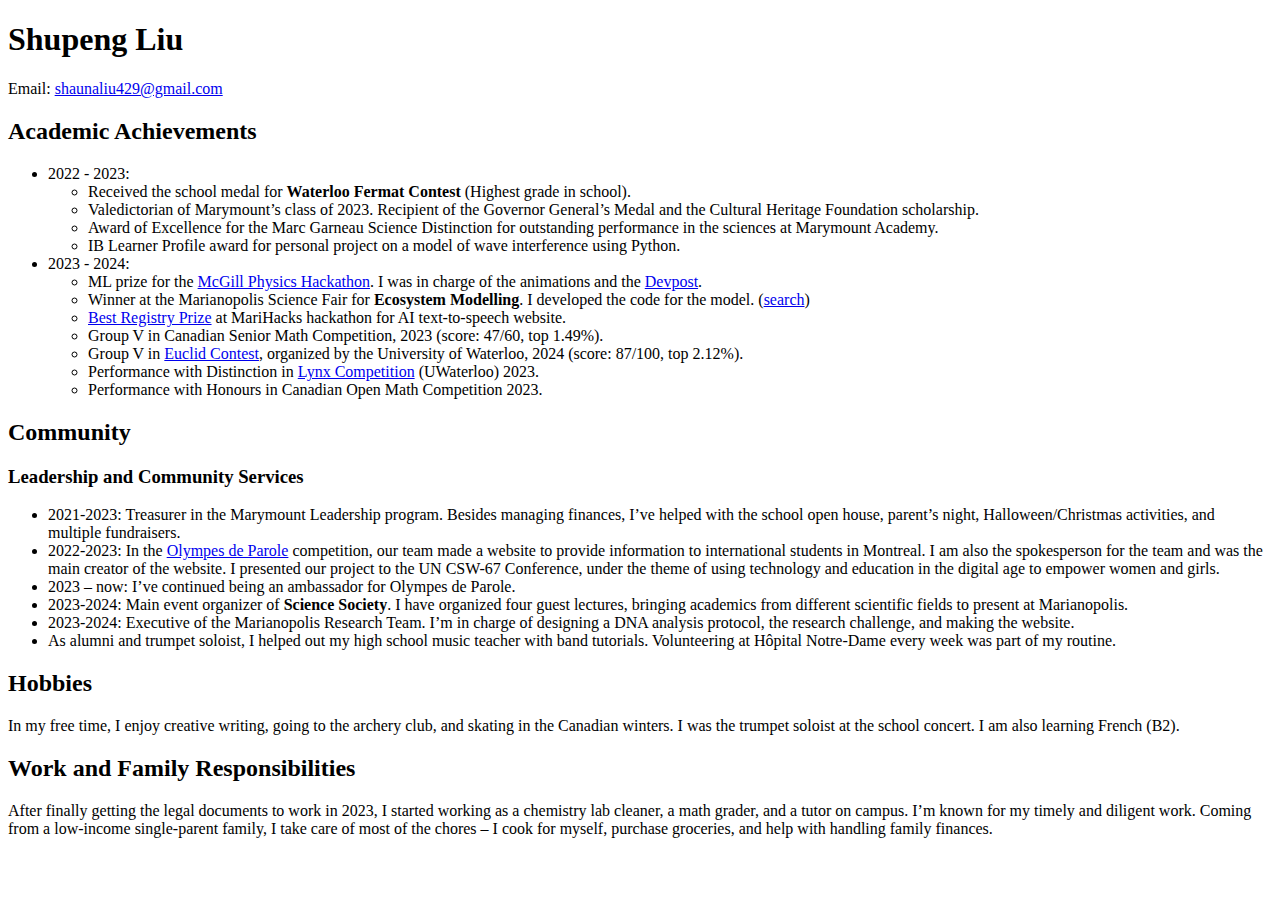
==== index.html @ 53a8039b "Create index.html" ====
<!DOCTYPE html>
<html lang="en">
<head>
    <meta charset="UTF-8">
    <meta name="viewport" content="width=device-width, initial-scale=1.0">
    <title>Shupeng Liu</title>
</head>
<body>
    <h1>Shupeng Liu</h1>
    <p>Email: <a href="mailto:shaunaliu429@gmail.com">shaunaliu429@gmail.com</a></p>

    <h2>Academic Achievements</h2>
    <ul>
        <li>2022 - 2023:
            <ul>
                <li>Received the school medal for <strong>Waterloo Fermat Contest</strong> (Highest grade in school).</li>
                <li>Valedictorian of Marymount’s class of 2023. Recipient of the Governor General’s Medal and the Cultural Heritage Foundation scholarship.</li>
                <li>Award of Excellence for the Marc Garneau Science Distinction for outstanding performance in the sciences at Marymount Academy.</li>
                <li>IB Learner Profile award for personal project on a model of wave interference using Python.</li>
            </ul>
        </li>
        <li>2023 - 2024:
            <ul>
                <li>ML prize for the <a href="https://mcgillphysicshackathon.com" target="_blank">McGill Physics Hackathon</a>. I was in charge of the animations and the <a href="https://devpost.com" target="_blank">Devpost</a>.</li>
                <li>Winner at the Marianopolis Science Fair for <strong>Ecosystem Modelling</strong>. I developed the code for the model. (<a href="https://google.com" target="_blank">search</a>)</li>
                <li><a href="https://marihacks.com" target="_blank">Best Registry Prize</a> at MariHacks hackathon for AI text-to-speech website.</li>
                <li>Group V in Canadian Senior Math Competition, 2023 (score: 47/60, top 1.49%).</li>
                <li>Group V in <a href="https://cemc.uwaterloo.ca/contests/past_contests.html" target="_blank">Euclid Contest</a>, organized by the University of Waterloo, 2024 (score: 87/100, top 2.12%).</li>
                <li>Performance with Distinction in <a href="https://cemc.uwaterloo.ca/contests/past_contests.html" target="_blank">Lynx Competition</a> (UWaterloo) 2023.</li>
                <li>Performance with Honours in Canadian Open Math Competition 2023.</li>
            </ul>
        </li>
    </ul>

    <h2>Community</h2>
    <h3>Leadership and Community Services</h3>
    <ul>
        <li>2021-2023: Treasurer in the Marymount Leadership program. Besides managing finances, I’ve helped with the school open house, parent’s night, Halloween/Christmas activities, and multiple fundraisers.</li>
        <li>2022-2023: In the <a href="https://www.unwomen.org/en/csw" target="_blank">Olympes de Parole</a> competition, our team made a website to provide information to international students in Montreal. I am also the spokesperson for the team and was the main creator of the website. I presented our project to the UN CSW-67 Conference, under the theme of using technology and education in the digital age to empower women and girls.</li>
        <li>2023 – now: I’ve continued being an ambassador for Olympes de Parole.</li>
        <li>2023-2024: Main event organizer of <strong>Science Society</strong>. I have organized four guest lectures, bringing academics from different scientific fields to present at Marianopolis.</li>
        <li>2023-2024: Executive of the Marianopolis Research Team. I’m in charge of designing a DNA analysis protocol, the research challenge, and making the website.</li>
        <li>As alumni and trumpet soloist, I helped out my high school music teacher with band tutorials. Volunteering at Hôpital Notre-Dame every week was part of my routine.</li>
    </ul>

    <h2>Hobbies</h2>
    <p>In my free time, I enjoy creative writing, going to the archery club, and skating in the Canadian winters. I was the trumpet soloist at the school concert. I am also learning French (B2).</p>

    <h2>Work and Family Responsibilities</h2>
    <p>After finally getting the legal documents to work in 2023, I started working as a chemistry lab cleaner, a math grader, and a tutor on campus. I’m known for my timely and diligent work. Coming from a low-income single-parent family, I take care of most of the chores – I cook for myself, purchase groceries, and help with handling family finances.</p>
</body>
</html>
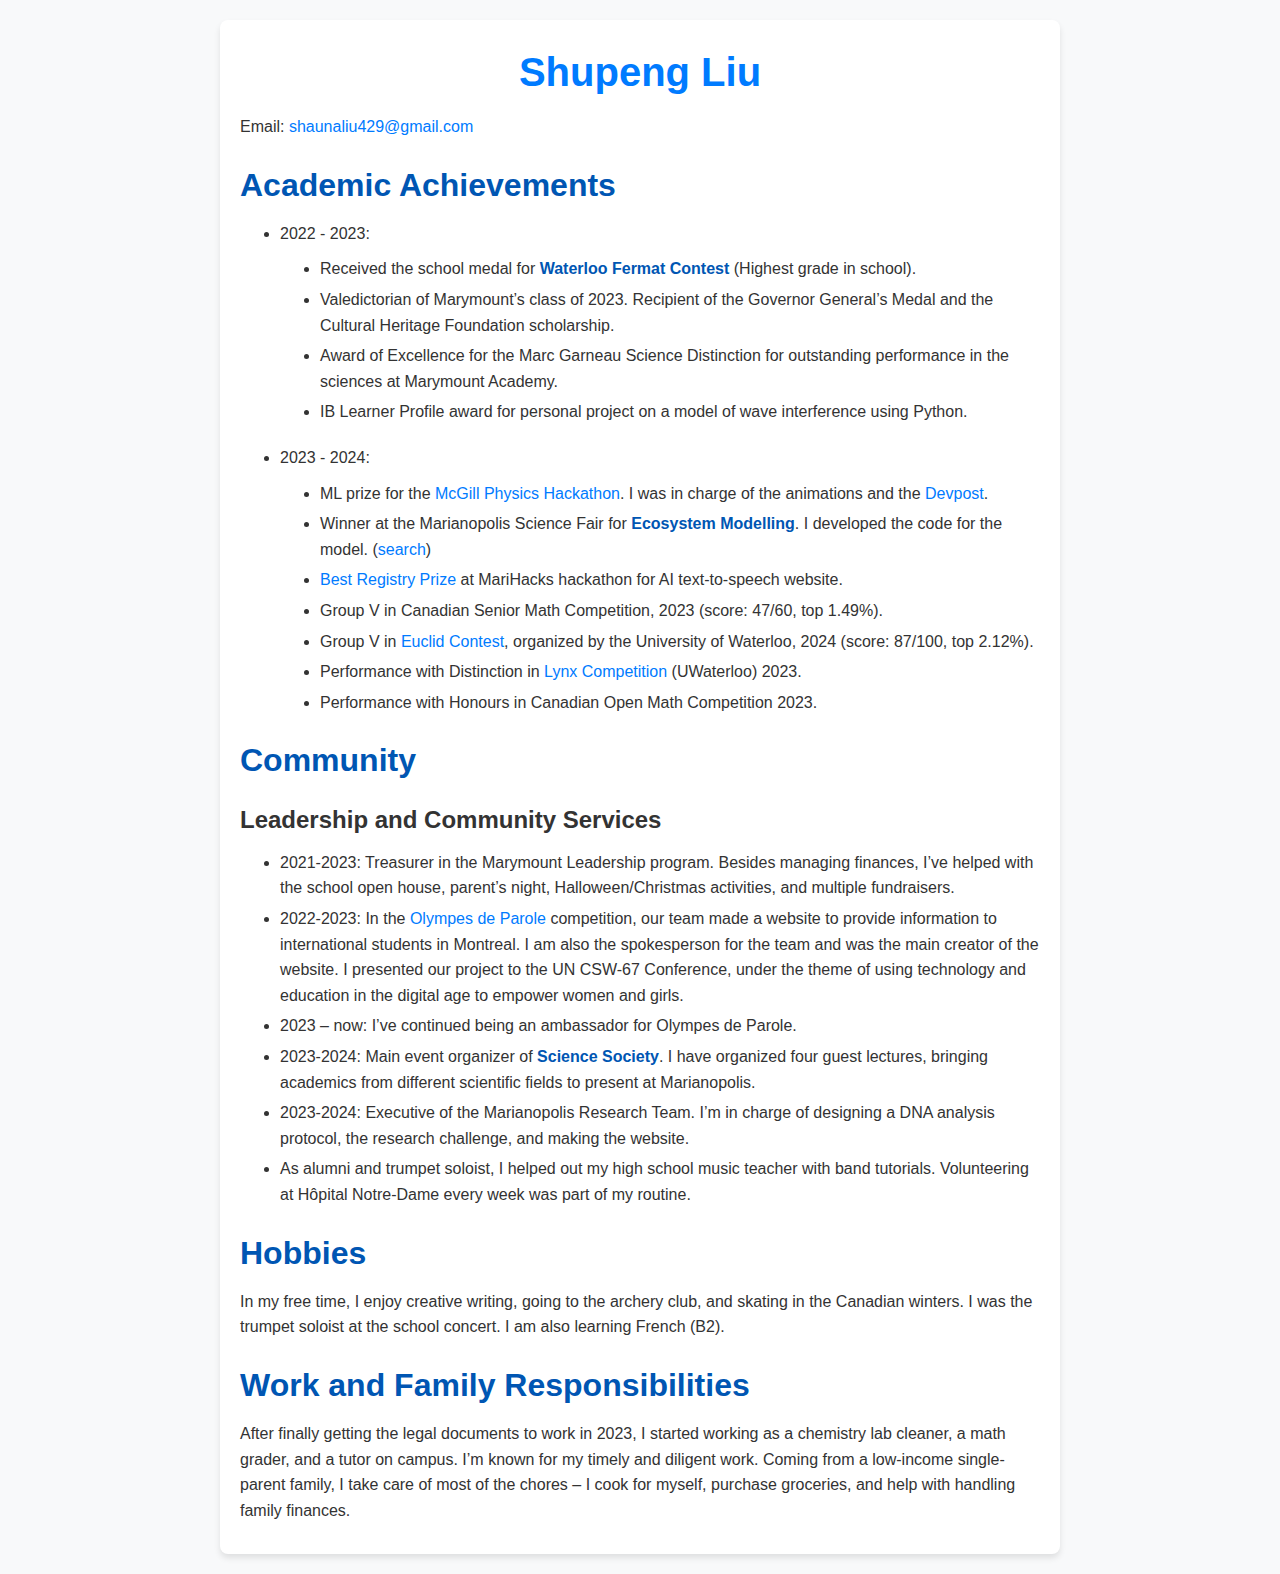
==== commit 0698ba1a: "Update index.html" ====
--- a/index.html
+++ b/index.html
@@ -4,8 +4,11 @@
     <meta charset="UTF-8">
     <meta name="viewport" content="width=device-width, initial-scale=1.0">
     <title>Shupeng Liu</title>
+    <link rel="stylesheet" href="style.css">
+
 </head>
 <body>
+    <div class="container">
     <h1>Shupeng Liu</h1>
     <p>Email: <a href="mailto:shaunaliu429@gmail.com">shaunaliu429@gmail.com</a></p>
 
@@ -48,5 +51,6 @@
 
     <h2>Work and Family Responsibilities</h2>
     <p>After finally getting the legal documents to work in 2023, I started working as a chemistry lab cleaner, a math grader, and a tutor on campus. I’m known for my timely and diligent work. Coming from a low-income single-parent family, I take care of most of the chores – I cook for myself, purchase groceries, and help with handling family finances.</p>
+    </div>
 </body>
 </html>
--- a/style.css
+++ b/style.css
@@ -0,0 +1,86 @@
+/* General Reset */
+body, h1, h2, h3, p, ul, li, a {
+    margin: 0;
+    padding: 0;
+    box-sizing: border-box;
+}
+
+/* Body Styling */
+body {
+    font-family: Arial, sans-serif;
+    background-color: #f8f9fa;
+    color: #333;
+    line-height: 1.6;
+    margin: 0;
+    padding: 20px;
+}
+
+/* Header Styling */
+h1 {
+    font-size: 2.5rem;
+    color: #007bff;
+    text-align: center;
+    margin-bottom: 10px;
+}
+
+h2 {
+    font-size: 2rem;
+    color: #0056b3;
+    margin: 20px 0 10px;
+}
+
+h3 {
+    font-size: 1.5rem;
+    color: #333;
+    margin: 15px 0 10px;
+}
+
+/* Links */
+a {
+    color: #007bff;
+    text-decoration: none;
+}
+
+a:hover {
+    text-decoration: underline;
+}
+
+/* Paragraphs */
+p {
+    margin: 10px 0;
+}
+
+/* Lists */
+ul {
+    margin: 10px 0 20px 20px;
+    padding-left: 20px;
+}
+
+li {
+    margin: 5px 0;
+    list-style: disc;
+}
+
+/* Highlight important elements */
+strong {
+    color: #0056b3;
+    font-weight: bold;
+}
+
+/* Container */
+.container {
+    max-width: 800px;
+    margin: 0 auto;
+    background: #ffffff;
+    padding: 20px;
+    border-radius: 8px;
+    box-shadow: 0 4px 6px rgba(0, 0, 0, 0.1);
+}
+
+/* Footer */
+footer {
+    text-align: center;
+    margin-top: 20px;
+    font-size: 0.9rem;
+    color: #666;
+}
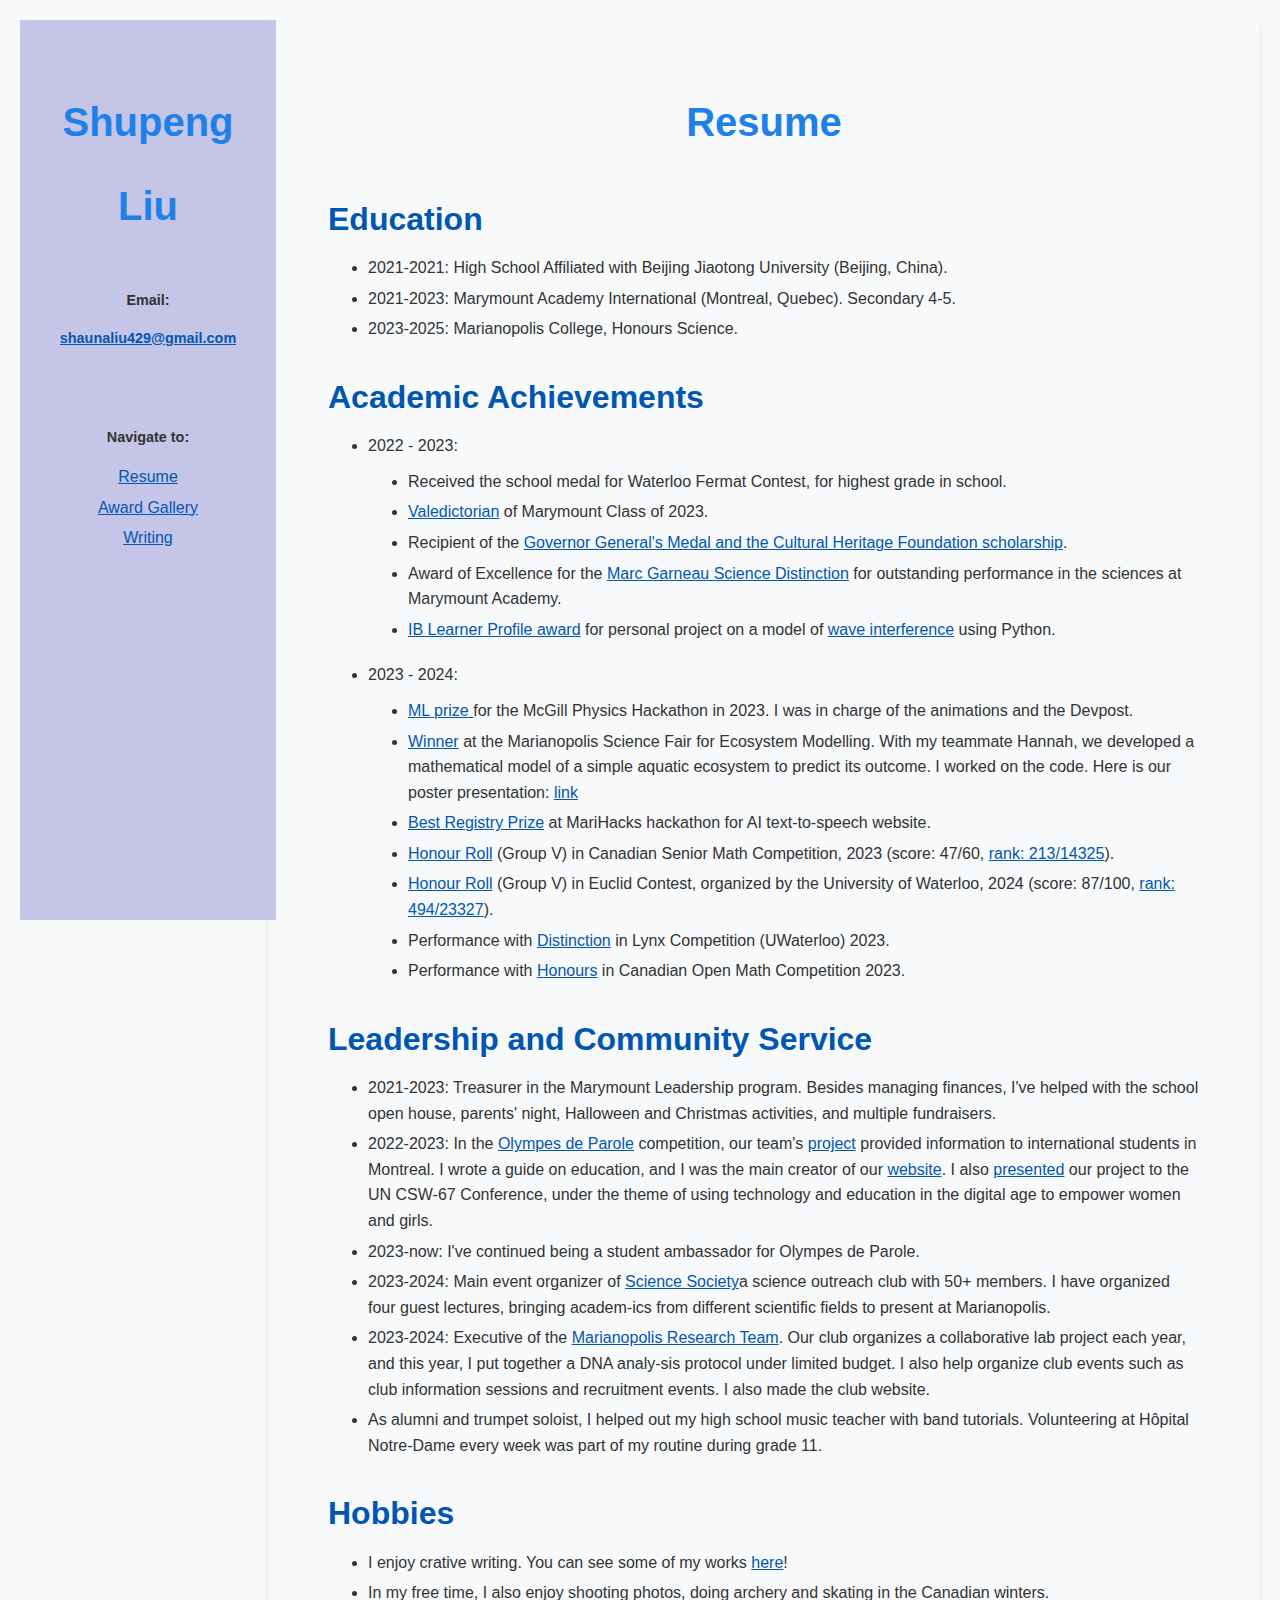
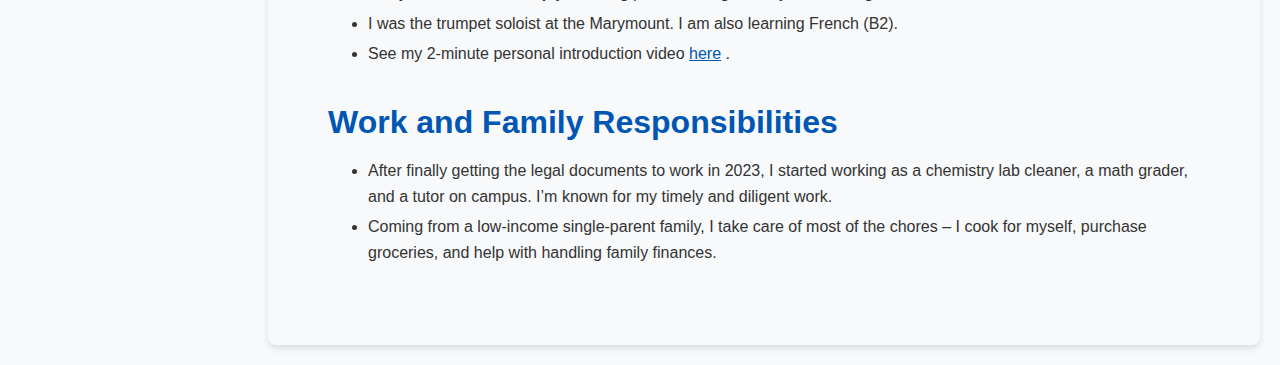
==== commit 487440b7: "links added" ====
--- a/index.html
+++ b/index.html
@@ -8,49 +8,104 @@
 
 </head>
 <body>
-    <div class="container">
-    <h1>Shupeng Liu</h1>
-    <p>Email: <a href="mailto:shaunaliu429@gmail.com">shaunaliu429@gmail.com</a></p>
+<div class="container">
+    <div class="sidenav">
 
-    <h2>Academic Achievements</h2>
-    <ul>
-        <li>2022 - 2023:
+            <h1>Shupeng</h1>
+            <h1> Liu</h1>
+            <br>
+            <h5>Email:</h5>
+            <h5><a href="mailto:shaunaliu429@gmail.com">shaunaliu429@gmail.com</a></h5>
+            <br>
+            <br>
+            <h5>Navigate to:</h5>
+        <ul class="navbar">
+            <li><a href="index.html">Resume</a></li>
+            <li><a href="award-gallery.html">Award Gallery</a></li>
+            <li><a href="creative-writings.html">Writing</a></li>
+        </ul>
+
+    </div>
+      
+
+
+
+    <div class="main">
+        <h1>Resume</h1>
+
+
+        <h2>Education</h2>
+        <ul>
+            <li>2021-2021: High School Affiliated with Beijing Jiaotong University (Beijing, China). </li>
+            <li>2021-2023: Marymount Academy International (Montreal, Quebec). Secondary 4-5.</li>
+            <li>2023-2025: Marianopolis College, Honours Science.</li>
+        </ul>
+    
+
+        <section id="academic-achievements">
+            <h2>Academic Achievements</h2>
             <ul>
-                <li>Received the school medal for <strong>Waterloo Fermat Contest</strong> (Highest grade in school).</li>
-                <li>Valedictorian of Marymount’s class of 2023. Recipient of the Governor General’s Medal and the Cultural Heritage Foundation scholarship.</li>
-                <li>Award of Excellence for the Marc Garneau Science Distinction for outstanding performance in the sciences at Marymount Academy.</li>
-                <li>IB Learner Profile award for personal project on a model of wave interference using Python.</li>
+                <li>2022 - 2023:
+                    <ul>
+                        <li>Received the school medal for Waterloo Fermat Contest, for highest grade in school.</li>
+                        <li> <a href="award-gallery.html#mary1">Valedictorian</a> of Marymount Class of 2023.</li>
+                        <li> Recipient of the <a href="award-gallery.html#mary2">Governor General's Medal and the Cultural Heritage Foundation scholarship</a>.</li>
+                        <li>Award of Excellence for the <a href="award-gallery.html#mary3">Marc Garneau Science Distinction</a> for outstanding performance in the sciences at Marymount Academy.</li>
+                        <li><a href="award-gallery.html#mary4">IB Learner Profile award</a> for personal project on a model of <a href="award-gallery.html#mary5">wave interference</a> using Python.</li>
+                    </ul>
+                </li>
+                <li>2023 - 2024:
+                    <ul>
+                        <li><a href="https://devpost.com/software/quandom">ML prize </a> for the McGill Physics Hackathon in 2023. I was in charge of the animations and the Devpost.</li>
+                        <li><a href="https://web.archive.org/web/20240416202630/https:/www.bemarianopolis.ca/marianopolis-students-advance-to-montreal-regional-science-and-technology-fair/">Winner</a> at the Marianopolis Science Fair for Ecosystem Modelling. 
+                            With my teammate Hannah, we developed a mathematical model of a simple aquatic ecosystem to predict its outcome. I worked on the code.
+                            Here is our poster presentation: <a href = "https://marianopolis-my.sharepoint.com/:p:/p/2332479/ET-YWZQGZ5xIgb9HKdxSm4IBDctvbU1dbifk4JDuv2kcHg?e=gmzXeK">link</a> 
+                        </li>
+                        <li><a href="https://devpost.com/software/nextts">Best Registry Prize</a> at MariHacks hackathon for AI text-to-speech website.</li>
+                        <li><a href="award-gallery.html#mapo1">Honour Roll</a> (Group V) in Canadian Senior Math Competition, 2023 (score: 47/60, <a href="https://cemc.uwaterloo.ca/sites/default/files/documents/2023/2023CxMCResults.pdf">rank: 213/14325</a>).</li>
+                        <li><a href="award-gallery.html#mapo2">Honour Roll</a> (Group V) in Euclid Contest, organized by the University of Waterloo, 2024 (score: 87/100, <a href="https://cemc.uwaterloo.ca/sites/default/files/documents/2024/2024EuclidResults.pdf">rank: 494/23327</a>).</li>
+                        <li>Performance with <a href="award-gallery.html#mapo2">Distinction</a> in Lynx Competition (UWaterloo) 2023.</li>
+                        <li>Performance with <a href="award-gallery.html/#mapo2">Honours</a> in Canadian Open Math Competition 2023.</li>
+                    </ul>
+                </li>
             </ul>
-        </li>
-        <li>2023 - 2024:
+        </section>
+
+        <section id="leadership-community">
+            <h2>Leadership and Community Service</h2>
             <ul>
-                <li>ML prize for the <a href="https://mcgillphysicshackathon.com" target="_blank">McGill Physics Hackathon</a>. I was in charge of the animations and the <a href="https://devpost.com" target="_blank">Devpost</a>.</li>
-                <li>Winner at the Marianopolis Science Fair for <strong>Ecosystem Modelling</strong>. I developed the code for the model. (<a href="https://google.com" target="_blank">search</a>)</li>
-                <li><a href="https://marihacks.com" target="_blank">Best Registry Prize</a> at MariHacks hackathon for AI text-to-speech website.</li>
-                <li>Group V in Canadian Senior Math Competition, 2023 (score: 47/60, top 1.49%).</li>
-                <li>Group V in <a href="https://cemc.uwaterloo.ca/contests/past_contests.html" target="_blank">Euclid Contest</a>, organized by the University of Waterloo, 2024 (score: 87/100, top 2.12%).</li>
-                <li>Performance with Distinction in <a href="https://cemc.uwaterloo.ca/contests/past_contests.html" target="_blank">Lynx Competition</a> (UWaterloo) 2023.</li>
-                <li>Performance with Honours in Canadian Open Math Competition 2023.</li>
+                <li>2021-2023: Treasurer in the Marymount Leadership program. Besides managing finances, I've helped with the school open house, parents' night, Halloween and Christmas activities, and multiple fundraisers.</li>
+                <li>2022-2023: In the <a href="https://www.olympesdelaparolecanada.ca/">Olympes de Parole</a> competition, our team's <a href="https://www.youtube.com/watch?v=O8QsqITRyfw&t=3s">project</a>  
+                    provided information to international students in Montreal. I wrote a guide on education, and I was the main creator of our <a href="https://survivalguidemtl.wixsite.com/survival-guide">website</a>.
+                    I also <a href="https://www.youtube.com/watch?v=8ZsOIt6LgfA&t=484s">presented</a>  our project to the UN CSW-67 Conference,
+                    under the theme of using technology and education in the digital age to empower women and girls.</li>
+                <li>2023-now: I've continued being a student ambassador for Olympes de Parole.</li>
+                <li>2023-2024: Main event organizer of <a href="https://www.instagram.com/sciencesociety.marianopolis/">Science Society</a>a science outreach club with 50+ members.  
+                    I have organized four guest lectures, bringing academ-ics from different scientific fields to present at Marianopolis.</li>
+                <li>2023-2024: Executive of the <a href="https://marianopolis-research-team.github.io/"> Marianopolis Research Team</a>. Our club organizes a collaborative lab project each year, and this year, I put together a DNA analy-sis protocol under limited budget. 
+                    I also help organize club events such as club information sessions and recruitment events. I also made the club website.</li>
+                <li>As alumni and trumpet soloist, I helped out my high school music teacher with band tutorials. Volunteering at Hôpital Notre-Dame every week was part of my routine during grade 11.</li>
+                </ul>
+        </section>
+
+        <section id="hobbies">
+            <h2>Hobbies</h2>
+            <ul>
+                <li>I enjoy crative writing. You can see some of my works <a href="creative-writings.html">here</a>!</li>
+                <li>In my free time, I also enjoy shooting photos, doing archery and skating in the Canadian winters.</li>
+                <li>I was the trumpet soloist at the Marymount. I am also learning French (B2).</li>
+                <li>See my 2-minute personal introduction video <a href="assets/brown-video-introduction.mp4" target="_blank">here</a> . </li>
             </ul>
-        </li>
-    </ul>
 
-    <h2>Community</h2>
-    <h3>Leadership and Community Services</h3>
-    <ul>
-        <li>2021-2023: Treasurer in the Marymount Leadership program. Besides managing finances, I’ve helped with the school open house, parent’s night, Halloween/Christmas activities, and multiple fundraisers.</li>
-        <li>2022-2023: In the <a href="https://www.unwomen.org/en/csw" target="_blank">Olympes de Parole</a> competition, our team made a website to provide information to international students in Montreal. I am also the spokesperson for the team and was the main creator of the website. I presented our project to the UN CSW-67 Conference, under the theme of using technology and education in the digital age to empower women and girls.</li>
-        <li>2023 – now: I’ve continued being an ambassador for Olympes de Parole.</li>
-        <li>2023-2024: Main event organizer of <strong>Science Society</strong>. I have organized four guest lectures, bringing academics from different scientific fields to present at Marianopolis.</li>
-        <li>2023-2024: Executive of the Marianopolis Research Team. I’m in charge of designing a DNA analysis protocol, the research challenge, and making the website.</li>
-        <li>As alumni and trumpet soloist, I helped out my high school music teacher with band tutorials. Volunteering at Hôpital Notre-Dame every week was part of my routine.</li>
-    </ul>
+            <h2>Work and Family Responsibilities</h2>
+            <ul>
+                <li>After finally getting the legal documents to work in 2023, I started working as a chemistry lab cleaner, a math grader, and a tutor on campus. I’m known for my timely and diligent work.</li>
+                <li>Coming from a low-income single-parent family, I take care of most of the chores – I cook for myself, purchase groceries, and help with handling family finances.</li>
+            </ul>
+        </section>
 
-    <h2>Hobbies</h2>
-    <p>In my free time, I enjoy creative writing, going to the archery club, and skating in the Canadian winters. I was the trumpet soloist at the school concert. I am also learning French (B2).</p>
 
-    <h2>Work and Family Responsibilities</h2>
-    <p>After finally getting the legal documents to work in 2023, I started working as a chemistry lab cleaner, a math grader, and a tutor on campus. I’m known for my timely and diligent work. Coming from a low-income single-parent family, I take care of most of the chores – I cook for myself, purchase groceries, and help with handling family finances.</p>
     </div>
+</div>
 </body>
 </html>
--- a/style.css
+++ b/style.css
@@ -18,15 +18,18 @@
 /* Header Styling */
 h1 {
     font-size: 2.5rem;
-    color: #007bff;
+    color: #1e80e9;
     text-align: center;
     margin-bottom: 10px;
+    line-height: 1.6;
+    margin: 0;
+    padding: 10px;
 }
 
 h2 {
     font-size: 2rem;
     color: #0056b3;
-    margin: 20px 0 10px;
+    margin: 30px 0 10px;
 }
 
 h3 {
@@ -35,10 +38,17 @@
     margin: 15px 0 10px;
 }
 
+h5 {
+    font-size: 0.9rem;
+    color: #333;
+    margin: 15px 0 10px;
+    text-align:center;
+}
+
 /* Links */
 a {
-    color: #007bff;
-    text-decoration: none;
+    color: #0157b3;
+    text-decoration: underline;
 }
 
 a:hover {
@@ -53,6 +63,7 @@
 /* Lists */
 ul {
     margin: 10px 0 20px 20px;
+    list-style-type: disc;
     padding-left: 20px;
 }
 
@@ -63,16 +74,60 @@
 
 /* Highlight important elements */
 strong {
-    color: #0056b3;
+
     font-weight: bold;
 }
 
-/* Container */
+/* Container for sidenav and main */
 .container {
-    max-width: 800px;
-    margin: 0 auto;
-    background: #ffffff;
-    padding: 20px;
+    display: flex;
+    width: 100%;
+    min-height: 100vh; /* Ensure it takes the full viewport height*/
+    box-sizing: border-box; /*Include padding in width calculations*/
+}
+
+
+/* The side navigation menu */
+.sidenav {
+    position: fixed;
+    width: 20%;
+    height: 100%;
+    background-color:rgb(197, 197, 232);
+    overflow-x: hidden;
+    padding-top: 60px;
+    box-sizing: border-box;
+
+  }
+ul.navbar {
+    list-style-type: none;
+    margin:0;
+    padding: 0;
+    width: 100%;
+    text-align: center;   /*whyyyy */
+    overflow-x: hidden;
+  }
+  
+  li a.navbar {
+    display: block;
+    padding: 8px 16px;
+    text-decoration: none;
+
+  }
+  
+  /* Change the link color on hover */
+  li a:hover.navbar {
+    background-color: #555;
+    color: white;
+  }
+
+
+
+/* Main Content */
+.main {
+    margin-left: 20%; /* Match the width of the sidebar */
+    box-sizing: border-box;
+
+    padding: 60px;
     border-radius: 8px;
     box-shadow: 0 4px 6px rgba(0, 0, 0, 0.1);
 }
@@ -84,3 +139,67 @@
     font-size: 0.9rem;
     color: #666;
 }
+
+
+
+
+
+/*Display image on hover -- test*/
+
+/* .hide {
+    display: none;
+  }
+.img-hover:hover + .hide {
+    display: block;
+    /* color: red; */
+
+  /* The HTML would be;
+  <li>Valedictorian of Marymount class of 2023. Recipient of the Governor General's Medal and the Cultural Heritage Foundation scholarship.</li>
+  <li class="hide"><img src="assets/valedictorian-award.png"><img src="assets/governor-general-medal.png"></li> */
+
+
+
+
+/* Academic Achievement's Photo Gallery */
+
+.gallery-container {
+    /* Optional: Define a max width for the container */
+    max-width: 960px;
+    margin: 0 auto; /* Center the container */
+    padding: 10px;
+    /* Apply clearfix to handle floated children */
+    overflow: hidden; /* Simple clearfix method */
+}
+
+
+  div.gallery {
+    margin: 5px;
+    border: 1px solid #ccc;
+    float: left;
+    width: 180px;
+  }
+  
+  div.gallery:hover {
+    border: 1px solid #777;
+  }
+  
+  div.gallery img {
+    width: 100%;
+    height: auto;
+  }
+
+.go-back-container{
+    text-align:center;
+}
+
+.go-back{
+    margin:auto;
+    background-color: #41a4e6;
+    font-size: 18px;
+}
+
+.go-back:hover{
+    margin:auto;
+    background-color: #41a4e6;
+    font-size: 20px;
+}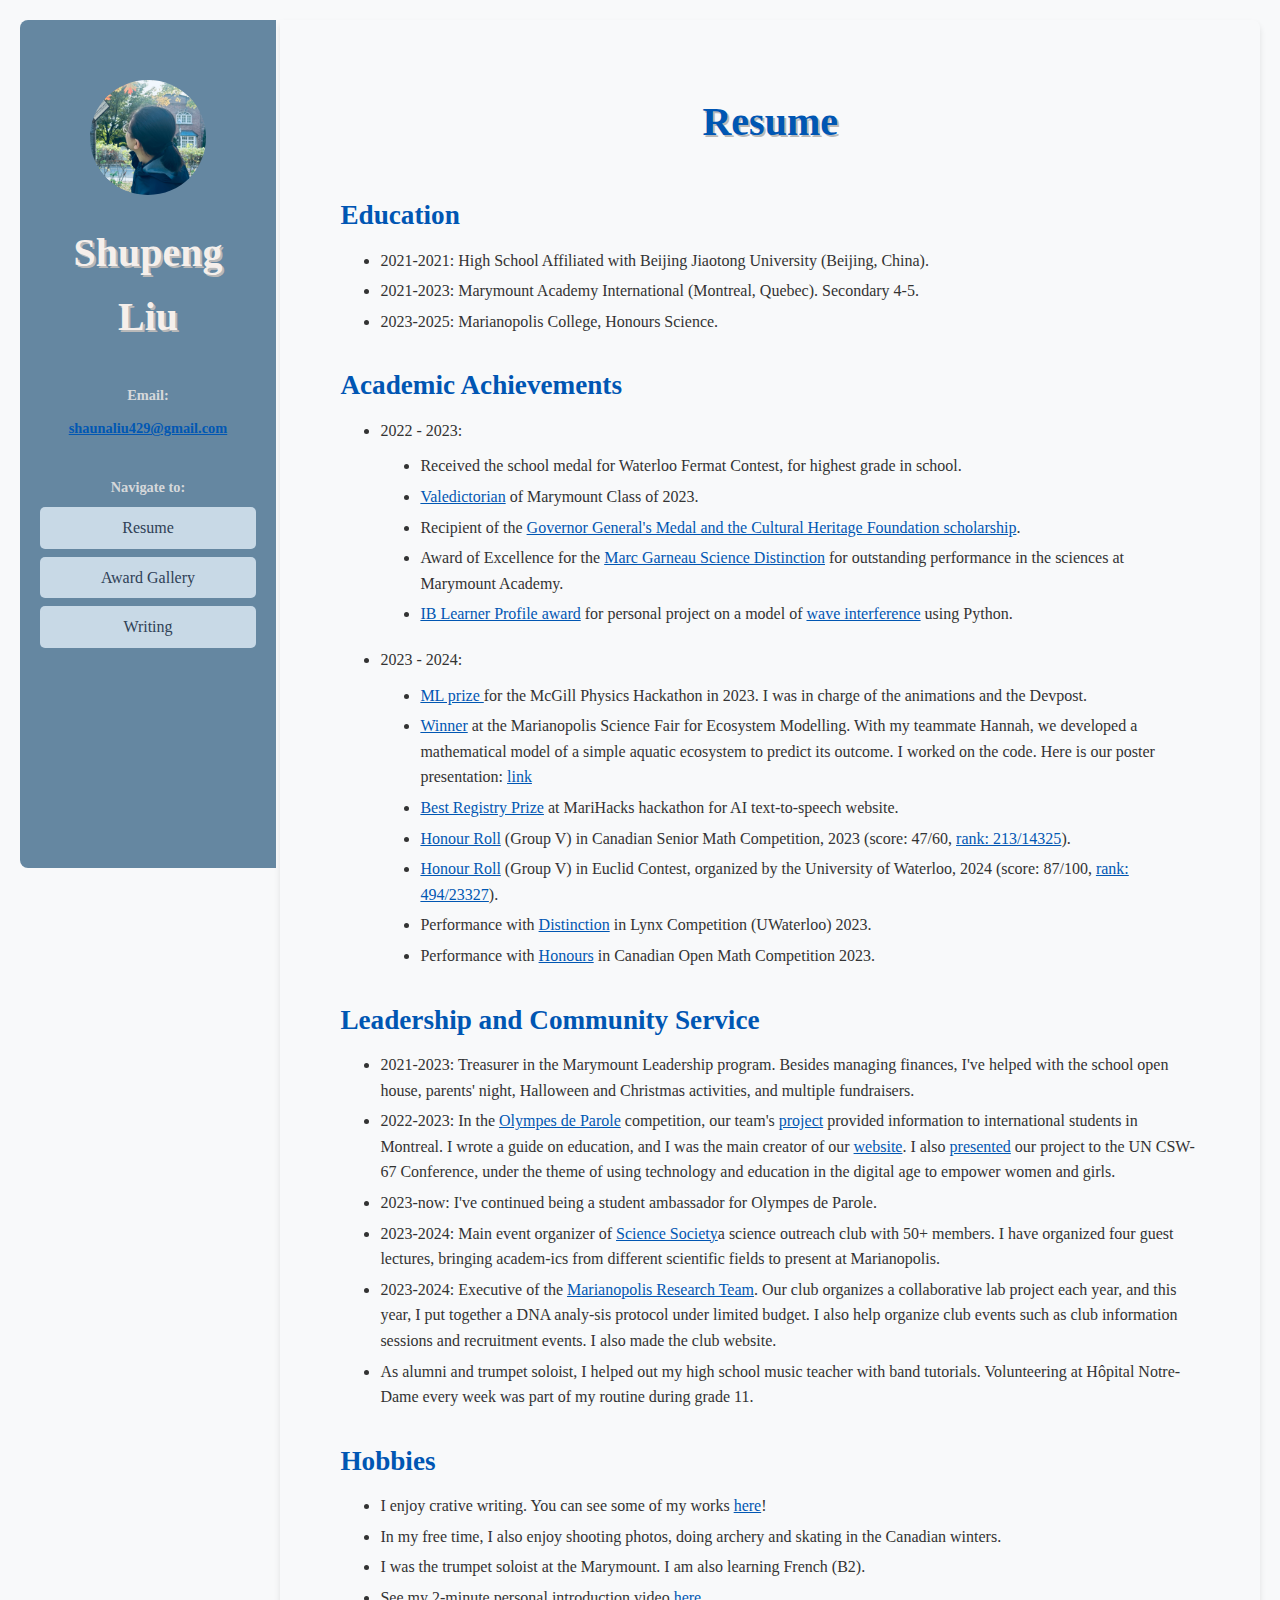
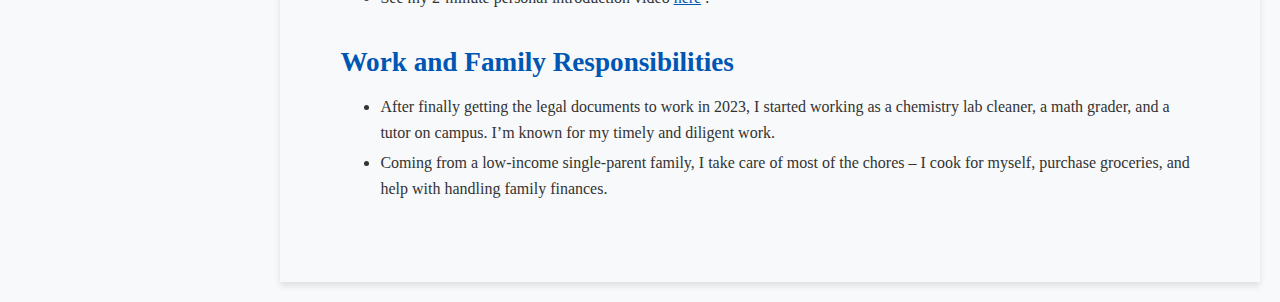
==== commit 14432678: "looks prettier" ====
--- a/index.html
+++ b/index.html
@@ -9,23 +9,25 @@
 </head>
 <body>
 <div class="container">
-    <div class="sidenav">
 
-            <h1>Shupeng</h1>
-            <h1> Liu</h1>
+        <div class="sidenav">
+    
+            <img src="assets/picture-of-me.jpg" class="picture-of-me">
             <br>
-            <h5>Email:</h5>
-            <h5><a href="mailto:shaunaliu429@gmail.com">shaunaliu429@gmail.com</a></h5>
+            <h1 class="name">Shupeng</h1>
+            <h1 class="name"> Liu</h1>
             <br>
+            <h4 class="navbar-text">Email:</h4>
+            <h4 class="navbar-text"><a href="mailto:shaunaliu429@gmail.com">shaunaliu429@gmail.com</a></h4>
             <br>
-            <h5>Navigate to:</h5>
+            <h4 class="navbar-text">Navigate to:</h4>
         <ul class="navbar">
-            <li><a href="index.html">Resume</a></li>
-            <li><a href="award-gallery.html">Award Gallery</a></li>
-            <li><a href="creative-writings.html">Writing</a></li>
+            <li class="index-pg"><a href="index.html" >Resume</a></li>
+            <li class="awards-pg"><a href="award-gallery.html" >Award Gallery</a></li>
+            <li class="writings-pg"><a href="creative-writings.html">Writing</a></li>
         </ul>
-
-    </div>
+    
+        </div>
       
 
 
--- a/style.css
+++ b/style.css
@@ -7,7 +7,7 @@
 
 /* Body Styling */
 body {
-    font-family: Arial, sans-serif;
+    font-family: Georgia, 'Times New Roman', Times, serif;
     background-color: #f8f9fa;
     color: #333;
     line-height: 1.6;
@@ -18,24 +18,32 @@
 /* Header Styling */
 h1 {
     font-size: 2.5rem;
-    color: #1e80e9;
+    color: #0056b3;
     text-align: center;
     margin-bottom: 10px;
     line-height: 1.6;
     margin: 0;
     padding: 10px;
+    text-shadow: 2px 2px #b9b9b9;
 }
 
 h2 {
-    font-size: 2rem;
+    font-size: 1.7rem;
     color: #0056b3;
-    margin: 30px 0 10px;
+    margin: 30px 0 5px;
 }
 
 h3 {
     font-size: 1.5rem;
     color: #333;
     margin: 15px 0 10px;
+}
+
+h4.navbar-text{
+    font-size: 0.9rem;
+    color: #f5efebca;
+    text-align:center;
+    margin:10px 0px 0px 0px;
 }
 
 h5 {
@@ -83,7 +91,7 @@
     display: flex;
     width: 100%;
     min-height: 100vh; /* Ensure it takes the full viewport height*/
-    box-sizing: border-box; /*Include padding in width calculations*/
+    /* box-sizing: border-box; Include padding in width calculations */
 }
 
 
@@ -91,44 +99,87 @@
 .sidenav {
     position: fixed;
     width: 20%;
-    height: 100%;
-    background-color:rgb(197, 197, 232);
+    height: 87.5%;
+    background-color:#6587a1;
     overflow-x: hidden;
     padding-top: 60px;
-    box-sizing: border-box;
-
-  }
+    margin:auto;
+    /* box-sizing: border-box; */
+    border-top-left-radius: 8px;
+    border-bottom-left-radius: 8px;
+  }
+
+img.picture-of-me{
+    border-radius: 50%;
+    width:45%;
+    display: block;      /* Makes the image a block-level element */
+    margin: 0 auto;      /* Automatically adjusts left and right margins */
+
+    
+}
+
+h1.name{
+    color:#f5efeb;
+    font-family:Georgia, 'Times New Roman', Times, serif;
+    margin: 0px ;
+    padding: 0px ;  
+    /* umm what's up w this?nvm */
+}
+
 ul.navbar {
     list-style-type: none;
     margin:0;
     padding: 0;
     width: 100%;
-    text-align: center;   /*whyyyy */
+    text-align: center;   
     overflow-x: hidden;
   }
   
-  li a.navbar {
+  li.index-pg {
     display: block;
     padding: 8px 16px;
-    text-decoration: none;
+    margin:8px 20px 8px 20px;
+    text-decoration: none;
+    background-color: #c8d9e6 ;
+    border-radius: 5px;
+
+  }
+
+  li.awards-pg {
+    display: block;
+    padding: 8px 16px;
+    margin:8px 20px 8px 20px;
+    text-decoration: none;
+    background-color: #c8d9e6 ;
+    border-radius: 5px;
+
+  }
+
+  li.writings-pg {
+    display: block;
+    padding: 8px 16px;
+    margin:8px 20px 8px 20px;
+    text-decoration: none;
+    background-color: #c8d9e6 ;
+    border-radius: 5px;
 
   }
   
   /* Change the link color on hover */
-  li a:hover.navbar {
-    background-color: #555;
-    color: white;
+  ul.navbar > li > a{
+    text-decoration: none;
+    color: #2f4156;
   }
 
 
 
 /* Main Content */
 .main {
-    margin-left: 20%; /* Match the width of the sidebar */
-    box-sizing: border-box;
+    margin-left: 21%; /* Match the width of the sidebar */
+    /* box-sizing: border-box; */
 
     padding: 60px;
-    border-radius: 8px;
+    border-top-right-radius: 8px;
     box-shadow: 0 4px 6px rgba(0, 0, 0, 0.1);
 }
 
@@ -173,20 +224,41 @@
 
 
   div.gallery {
-    margin: 5px;
+    margin: 3px;
     border: 1px solid #ccc;
     float: left;
     width: 180px;
   }
   
-  div.gallery:hover {
-    border: 1px solid #777;
-  }
+
   
   div.gallery img {
     width: 100%;
     height: auto;
   }
+
+div.gallery>img:click {
+    width: 100%;
+    height: auto;
+  }
+
+
+/* Default style for the image */
+.expandable-img {
+    width: 50%;
+    height: auto;
+    transition: all 0.3s ease-in-out; /* Smooth transition for resizing */
+}
+
+/* Style when the image is expanded */
+.expandable-img.expanded {
+    width: 100%;
+    height: auto;
+    /* You can add more styles like box-shadow, border, etc., for expanded effect */
+    box-shadow: 0 4px 8px rgba(0, 0, 0, 0.3);
+}
+
+
 
 .go-back-container{
     text-align:center;
@@ -194,12 +266,14 @@
 
 .go-back{
     margin:auto;
-    background-color: #41a4e6;
-    font-size: 18px;
+    background-color: #7fb8e4;
+    font-size: 16px;
+    font-family: Georgia, 'Times New Roman', Times, serif;
+    border-radius: 8px;
 }
 
 .go-back:hover{
     margin:auto;
-    background-color: #41a4e6;
-    font-size: 20px;
-}+    background-color: #7fb8e4;
+    font-size: 18px;
+}
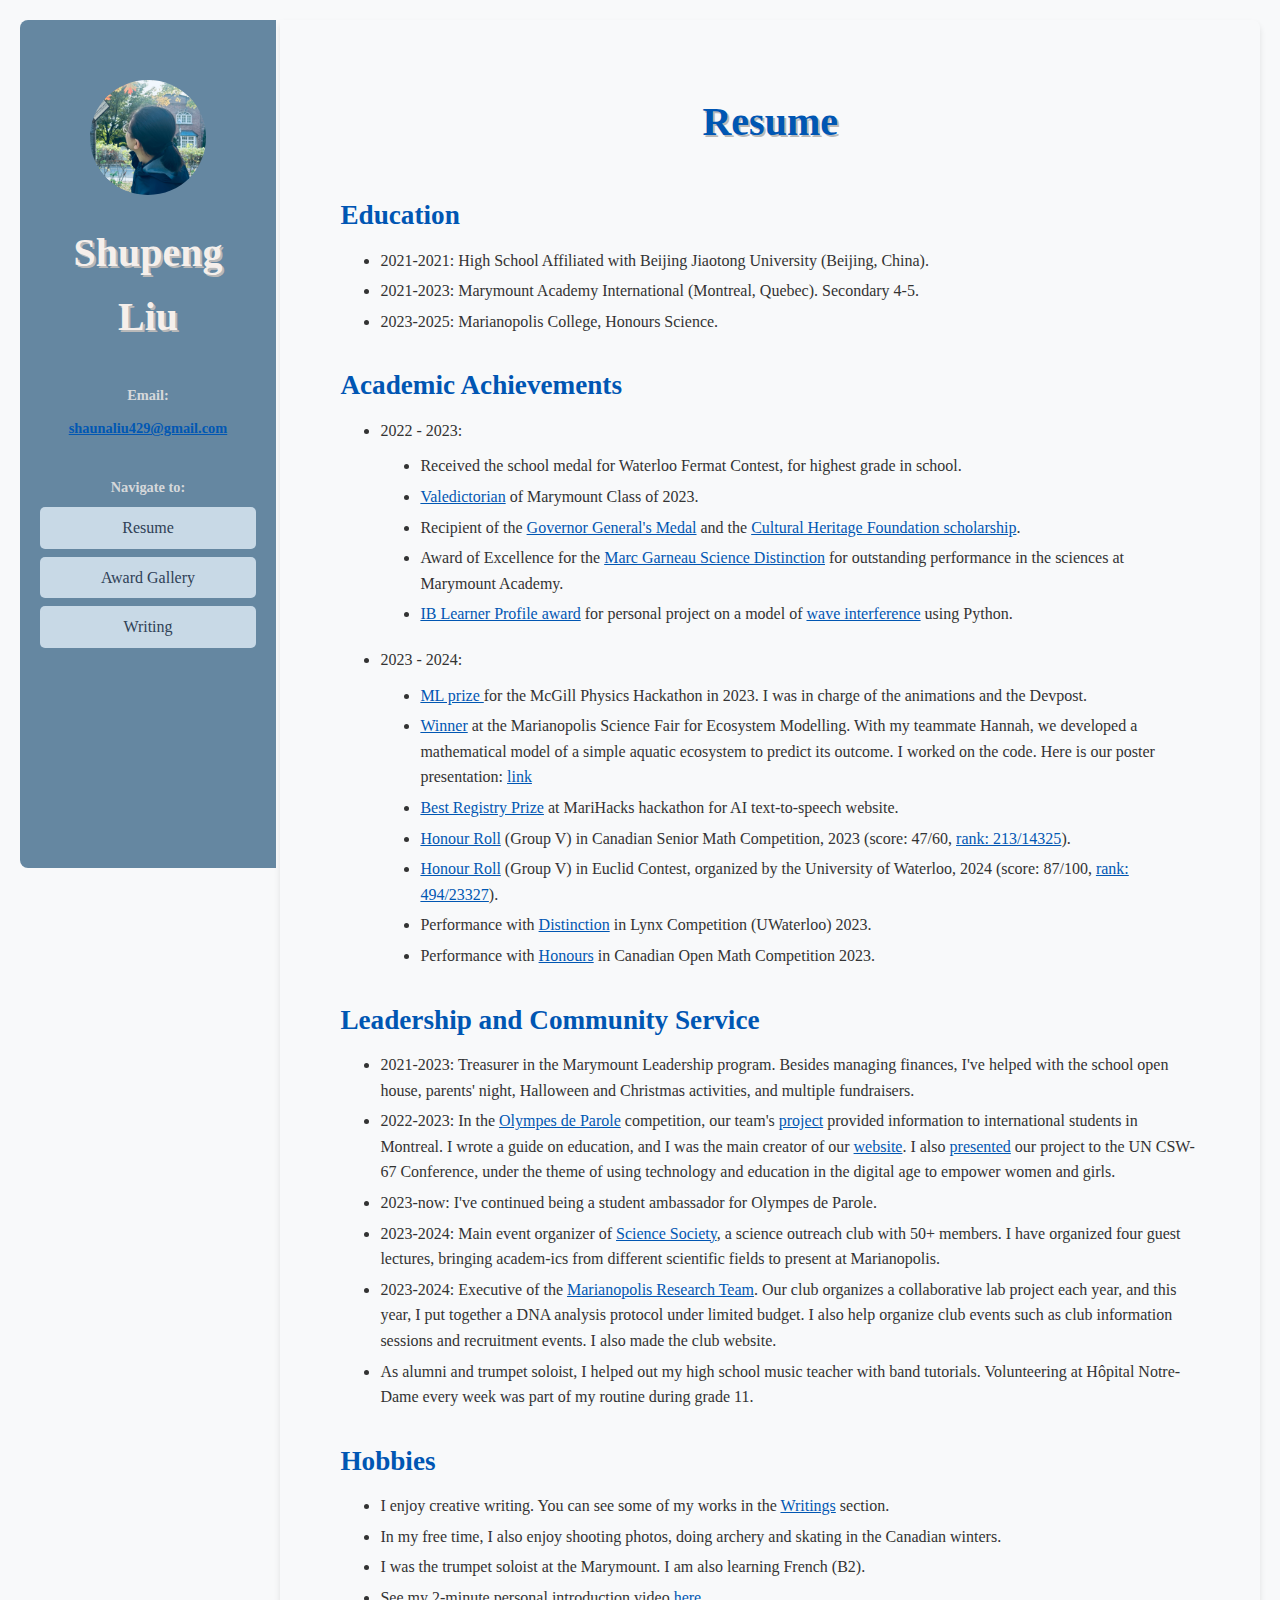
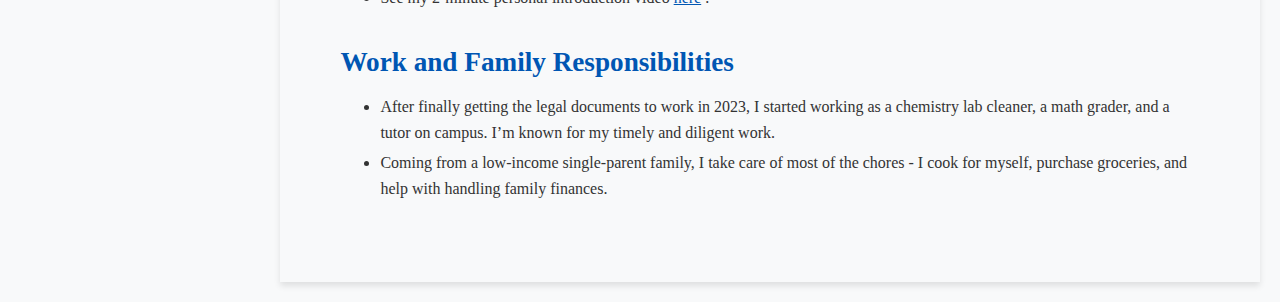
==== commit cc0b7ce2: "typo fix" ====
--- a/index.html
+++ b/index.html
@@ -51,7 +51,7 @@
                     <ul>
                         <li>Received the school medal for Waterloo Fermat Contest, for highest grade in school.</li>
                         <li> <a href="award-gallery.html#mary1">Valedictorian</a> of Marymount Class of 2023.</li>
-                        <li> Recipient of the <a href="award-gallery.html#mary2">Governor General's Medal and the Cultural Heritage Foundation scholarship</a>.</li>
+                        <li> Recipient of the <a href="award-gallery.html#mary2">Governor General's Medal</a> and the <a href="award-gallery.html#mary2"> Cultural Heritage Foundation scholarship</a>.</li>
                         <li>Award of Excellence for the <a href="award-gallery.html#mary3">Marc Garneau Science Distinction</a> for outstanding performance in the sciences at Marymount Academy.</li>
                         <li><a href="award-gallery.html#mary4">IB Learner Profile award</a> for personal project on a model of <a href="award-gallery.html#mary5">wave interference</a> using Python.</li>
                     </ul>
@@ -82,9 +82,9 @@
                     I also <a href="https://www.youtube.com/watch?v=8ZsOIt6LgfA&t=484s">presented</a>  our project to the UN CSW-67 Conference,
                     under the theme of using technology and education in the digital age to empower women and girls.</li>
                 <li>2023-now: I've continued being a student ambassador for Olympes de Parole.</li>
-                <li>2023-2024: Main event organizer of <a href="https://www.instagram.com/sciencesociety.marianopolis/">Science Society</a>a science outreach club with 50+ members.  
+                <li>2023-2024: Main event organizer of <a href="https://www.instagram.com/sciencesociety.marianopolis/">Science Society</a>, a science outreach club with 50+ members.  
                     I have organized four guest lectures, bringing academ-ics from different scientific fields to present at Marianopolis.</li>
-                <li>2023-2024: Executive of the <a href="https://marianopolis-research-team.github.io/"> Marianopolis Research Team</a>. Our club organizes a collaborative lab project each year, and this year, I put together a DNA analy-sis protocol under limited budget. 
+                <li>2023-2024: Executive of the <a href="https://marianopolis-research-team.github.io/"> Marianopolis Research Team</a>. Our club organizes a collaborative lab project each year, and this year, I put together a DNA analysis protocol under limited budget. 
                     I also help organize club events such as club information sessions and recruitment events. I also made the club website.</li>
                 <li>As alumni and trumpet soloist, I helped out my high school music teacher with band tutorials. Volunteering at Hôpital Notre-Dame every week was part of my routine during grade 11.</li>
                 </ul>
@@ -93,16 +93,16 @@
         <section id="hobbies">
             <h2>Hobbies</h2>
             <ul>
-                <li>I enjoy crative writing. You can see some of my works <a href="creative-writings.html">here</a>!</li>
+                <li>I enjoy creative writing. You can see some of my works in the <a href="https://drive.google.com/file/d/1xuX3RGwixOonKs2iQCsHdJcA6XufXup_/view?usp=drive_link">Writings</a> section.</li>
                 <li>In my free time, I also enjoy shooting photos, doing archery and skating in the Canadian winters.</li>
                 <li>I was the trumpet soloist at the Marymount. I am also learning French (B2).</li>
-                <li>See my 2-minute personal introduction video <a href="assets/brown-video-introduction.mp4" target="_blank">here</a> . </li>
+                <li>See my 2-minute personal introduction video <a href="" target="_blank">here</a> . </li>
             </ul>
 
             <h2>Work and Family Responsibilities</h2>
             <ul>
                 <li>After finally getting the legal documents to work in 2023, I started working as a chemistry lab cleaner, a math grader, and a tutor on campus. I’m known for my timely and diligent work.</li>
-                <li>Coming from a low-income single-parent family, I take care of most of the chores – I cook for myself, purchase groceries, and help with handling family finances.</li>
+                <li>Coming from a low-income single-parent family, I take care of most of the chores - I cook for myself, purchase groceries, and help with handling family finances.</li>
             </ul>
         </section>
 
